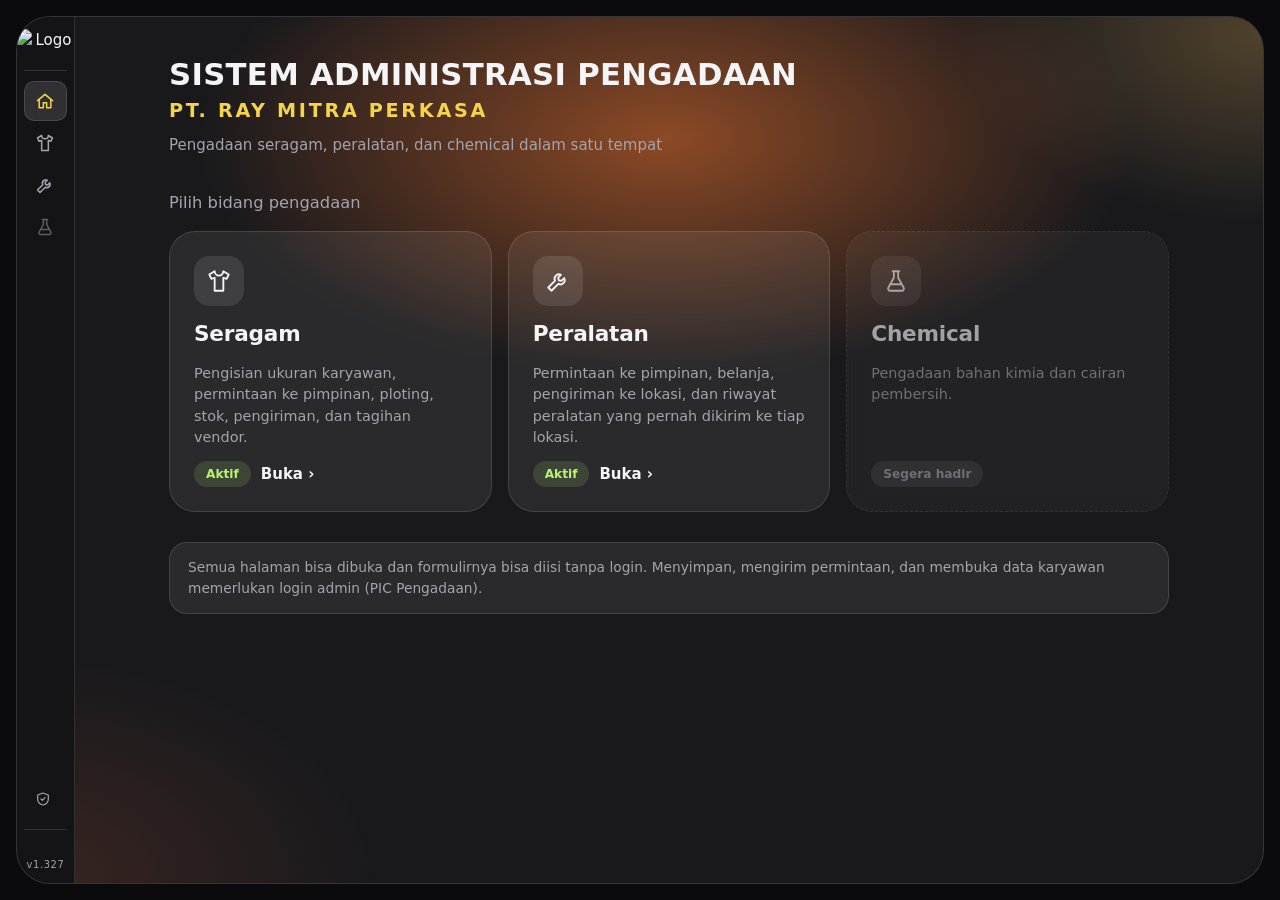
==== docs/index.html @ ef681ff0 "Aplikasi PWA dan nama bagian KEAMANAN (SECURITY) (v1.326, v1.327) v1.326: bagian kerja "KEAMANAN PRI" ====
<!doctype html>
<html lang="id">
<head>
<meta charset="utf-8">
<meta name="viewport" content="width=device-width, initial-scale=1">
<meta name="color-scheme" content="light">
<meta name="theme-color" content="#19191c">
<link rel="manifest" href="manifest.webmanifest">
<link rel="icon" type="image/png" sizes="192x192" href="aset/ikon-192.png">
<link rel="apple-touch-icon" href="aset/apple-touch-icon.png">
<meta name="apple-mobile-web-app-capable" content="yes">
<meta name="apple-mobile-web-app-title" content="Pengadaan">
<title>Sistem Administrasi Pengadaan</title>
<link rel="preconnect" href="https://fonts.googleapis.com">
<link rel="stylesheet" href="https://fonts.googleapis.com/css2?family=IBM+Plex+Sans:wght@400;500;600;700&display=swap">
<style>
  :root {
    --bg:#0b0b0d; --shell:#19191c; --panel:rgba(255,255,255,.075); --panel2:rgba(255,255,255,.12); --stroke:rgba(255,255,255,.12);
    --text:#f5f5f7; --muted:#a4a4ae; --accent:#f5d547; --green:#b9f36f; --ok:#b9f36f; --ok-bg:rgba(185,243,111,.14); --bad:#ff8a80;
    --head:"Syne", "Segoe UI", system-ui, sans-serif;
  }
  * { box-sizing:border-box; }
  html { color-scheme:dark; }
  body { margin:0; background:var(--bg); color:var(--text); font:15px/1.5 system-ui, -apple-system, "Segoe UI", sans-serif; }
  h1, h2, h3 { font-family:var(--head); margin:0; letter-spacing:-.01em; }
  button { font:inherit; color:inherit; }

  .shell { position:relative; margin:16px; height:calc(100vh - 32px); background:var(--shell); border:1px solid var(--stroke); border-radius:34px; overflow:clip; display:grid; grid-template-columns:128px minmax(0,1fr); }
  .shell::before { content:""; position:absolute; inset:0; pointer-events:none;
    background:radial-gradient(52% 38% at 52% 14%, rgba(255,122,47,.5), transparent 72%),
               radial-gradient(34% 30% at 100% 2%, rgba(255,196,96,.24), transparent 72%),
               radial-gradient(40% 36% at 0% 100%, rgba(255,110,60,.14), transparent 72%); }

  /* ---- sidebar portal ---- */
  .side { position:relative; z-index:2; display:flex; flex-direction:column; gap:2px; padding:12px 6px 10px; border-right:1px solid var(--stroke); background:rgba(0,0,0,.18); min-height:0; overflow-y:auto; }
  .merek { display:flex; flex-direction:column; align-items:center; text-align:center; gap:5px; padding:0 2px 10px; border-bottom:1px solid var(--stroke); margin-bottom:8px; }
  .merek img { height:30px; width:auto; flex:none; }
  .merek b { display:none; font-family:var(--head); font-size:.66rem; line-height:1.2; letter-spacing:.01em; }
  .merek span { display:block; color:var(--accent); font-size:.56rem; letter-spacing:.06em; margin-top:2px; font-weight:600; }
  .menu { display:flex; align-items:center; gap:8px; width:100%; text-align:left; padding:7px 8px; border-radius:10px; font-size:.84rem; font-weight:500; border:1px solid transparent; background:none; cursor:pointer; color:var(--muted); font-weight:600; }
  .menu svg { width:16px; height:16px; flex:none; stroke:currentColor; fill:none; stroke-width:1.8; stroke-linecap:round; stroke-linejoin:round; }
  .menu:hover { background:var(--panel); color:var(--text); }
  .menu.on { background:var(--panel2); color:var(--text); border-color:var(--stroke); }
  .menu.on svg { color:var(--accent); }
  .menu .tag { display:none; margin-left:auto; font-size:.66rem; font-weight:600; padding:2px 8px; border-radius:99px; background:rgba(255,255,255,.1); }
  .menu[disabled] { opacity:.5; cursor:default; } .menu[disabled]:hover { background:none; color:var(--muted); }
  /* menu bercabang: halaman tiap modul muncul di bawah modul yang sedang dibuka */
  /* menu kecil Administrator di dasar sidebar */
  .menu.kecil { margin-top:auto; padding:7px 12px; font-size:.8rem; gap:9px; } .menu.kecil svg { width:16px; height:16px; }
  .menu.kecil + .akun { margin-top:8px; }
  /* bar atas: tab halaman modul */
  .atas { position:absolute; top:0; left:0; right:0; z-index:4; height:52px; display:flex; align-items:stretch; gap:16px; padding:0 26px; border-bottom:1px solid var(--stroke); background:rgba(0,0,0,.22); backdrop-filter:blur(6px); }
  .atas[hidden] { display:none; }
  .atas .tab { display:flex; gap:22px; min-width:0; flex:1; overflow-x:auto; scrollbar-width:none; }
  .atas .tab button { flex:none; padding:0 2px; margin-bottom:-1px; border:0; border-bottom:2px solid transparent; border-radius:0; background:none; cursor:pointer; color:var(--muted); font-size:.9rem; font-weight:500; white-space:nowrap; }
  .atas .tab button:hover { color:var(--text); }
  .atas .tab button.on { color:#fff; font-weight:700; border-bottom-color:var(--accent); }
  .isi.beratas iframe { top:52px; height:calc(100% - 52px); }
  .pemisah { height:1px; background:var(--stroke); margin:8px 6px; }
  .akun { margin-top:auto; padding:12px 8px 0; border-top:1px solid var(--stroke); }
  .versi { padding:10px 8px 0; font-size:.7rem; letter-spacing:.06em; color:var(--muted); cursor:help; }
  .akun .st { font-size:.74rem; color:var(--muted); margin-bottom:8px; line-height:1.4; }
  .pasang { display:block; width:100%; margin-top:8px; padding:7px 10px; border:1px solid var(--stroke); border-radius:99px; background:rgba(255,255,255,.06); font-size:.8rem; font-weight:600; cursor:pointer; }
  .pasang:hover { background:var(--panel2); } .pasang[hidden] { display:none; }

  /* ---- isi ---- */
  .isi { position:relative; z-index:1; min-width:0; min-height:0; }
  .isi iframe { position:absolute; inset:0; width:100%; height:100%; border:0; background:transparent; }
  .beranda { height:100%; overflow-y:auto; padding:40px 34px 48px; }
  .beranda > div { max-width:1000px; margin:0 auto; }
  .kop h1 { font-size:clamp(1.25rem, 2.4vw, 2rem); line-height:1.12; letter-spacing:.01em; }
  .kop .perusahaan { font-family:var(--head); font-weight:700; font-size:clamp(.9rem, 1.5vw, 1.2rem); letter-spacing:.14em; color:var(--accent); margin:6px 0 8px; }
  .kop .sub { color:var(--muted); }
  .judul { margin:34px 0 16px; font-size:1.02rem; color:var(--muted); font-family:inherit; font-weight:500; letter-spacing:0; }
  .grid { display:grid; grid-template-columns:repeat(auto-fit, minmax(240px, 1fr)); gap:16px; }
  .kartu { position:relative; display:flex; flex-direction:column; gap:12px; min-height:230px; padding:24px; border-radius:26px; background:var(--panel); border:1px solid var(--stroke);
           color:inherit; text-align:left; cursor:pointer; backdrop-filter:blur(6px); transition:transform .18s ease, background .18s ease, border-color .18s ease; }
  .kartu:hover, .kartu:focus-visible { transform:translateY(-4px); background:var(--panel2); border-color:rgba(255,255,255,.3); outline:none; }
  .kartu:focus-visible { box-shadow:0 0 0 3px rgba(245,213,71,.55); }
  .ikon { width:50px; height:50px; border-radius:15px; display:grid; place-items:center; background:rgba(255,255,255,.1); }
  .ikon svg { width:26px; height:26px; stroke:currentColor; fill:none; stroke-width:1.7; stroke-linecap:round; stroke-linejoin:round; }
  .kartu h3 { font-size:1.35rem; }
  .kartu p { margin:0; color:var(--muted); font-size:.9rem; }
  .kartu .bawah { margin-top:auto; display:flex; align-items:center; justify-content:space-between; gap:10px; font-weight:600; }
  .lencana { display:inline-block; padding:4px 12px; border-radius:99px; font-size:.76rem; font-weight:600; background:var(--ok-bg); color:var(--ok); }
  .lencana.nanti { background:rgba(255,255,255,.1); color:var(--muted); }
  .kartu.nanti { opacity:.62; border-style:dashed; cursor:default; } .kartu.nanti:hover { transform:none; background:var(--panel); border-color:var(--stroke); }
  .catatan { margin-top:30px; padding:14px 18px; border-radius:18px; background:var(--panel); border:1px solid var(--stroke); color:var(--muted); font-size:.86rem; }

  @media (max-width: 860px) {
    .shell { margin:0; height:100vh; height:100dvh; border-radius:0; border:0; grid-template-columns:minmax(0,1fr); grid-template-rows:auto minmax(0,1fr); }
    .side { flex-direction:row; align-items:center; gap:4px; padding:8px 10px; border-right:0; border-bottom:1px solid var(--stroke); overflow-x:auto; overflow-y:hidden; scrollbar-width:none; }
    .side { min-width:0; } .merek, .pemisah { display:none; }
    .menu { width:auto; flex:none; padding:8px 12px; gap:8px; } .menu .tag { display:none; }
    .side { flex-wrap:wrap; overflow:visible; }
    .menu.kecil { margin-top:0; } .menu.kecil + .akun { margin-top:0; }
    .atas { position:static; height:auto; flex-wrap:wrap; gap:0; padding:0 12px; backdrop-filter:none; } .atas .tab { flex:1 0 100%; height:44px; gap:18px; }
    .isi.beratas { display:flex; flex-direction:column; }
    .isi.beratas iframe { position:static; flex:1; width:100%; height:auto; min-height:0; top:auto; }
    .akun { margin:0 0 0 auto; padding:0 0 0 8px; border:0; flex:none; } .akun .st { display:none; }
    .versi { padding:0 0 0 8px; flex:none; }
    .beranda { padding:24px 16px 36px; }
  }
  @media (prefers-reduced-motion: reduce) { .kartu { transition:none; } .kartu:hover { transform:none; } }
  #toastBox { position:fixed; top:64px; right:16px; z-index:90; display:flex; flex-direction:column; gap:8px; width:min(360px, calc(100vw - 32px)); }
  .toast { position:relative; cursor:pointer; background:#26262b; border:1px solid var(--stroke); border-left:4px solid var(--muted); border-radius:14px; padding:10px 34px 10px 14px; box-shadow:0 8px 24px rgba(0,0,0,.45); display:flex; flex-direction:column; gap:2px; font-size:.84rem; color:var(--text); }
  .toast.ok { border-left-color:#7fd957; } .toast.bad { border-left-color:#ff8a80; } .toast span { color:var(--muted); white-space:pre-line; }
  .toast button { position:absolute; top:6px; right:8px; border:0; background:none; color:var(--muted); font-size:1.1rem; cursor:pointer; }

  /* sidebar ramping: hanya ikon, mengembang saat kursor di atasnya */
  @media (min-width: 861px) {
    .shell { grid-template-columns:58px minmax(0,1fr); }
    .side { width:58px; justify-self:start; align-self:stretch; z-index:30; overflow-x:hidden; padding:12px 7px 10px; transition:width .18s ease, margin .18s ease; background:#141416; }
    .side:hover, .side:focus-within { width:210px; margin-right:-152px; box-shadow:0 0 0 1px var(--stroke), 0 18px 48px rgba(0,0,0,.55); overflow-y:auto; }
    .menu { height:40px; padding:0 10px; gap:14px; white-space:nowrap; } .menu svg { width:20px; height:20px; }
    .menu .lb, .menu .tag { opacity:0; transition:opacity .12s ease; pointer-events:none; }
    .menu .tag { display:inline; }
    .side:hover .menu .lb, .side:hover .menu .tag, .side:focus-within .menu .lb, .side:focus-within .menu .tag { opacity:1; transition-delay:.08s; }
    .menu.kecil { padding:0 10px; gap:14px; font-size:.84rem; }
    .merek { padding:0 0 10px; } .merek img { height:26px; } .merek b, .merek span { display:none; }
    .side:hover .merek b, .side:hover .merek span { display:block; }
    .akun { padding:10px 0 0; } .akun > * { opacity:0; max-height:0; overflow:hidden; transition:opacity .12s ease; }
    .side:hover .akun > *, .side:focus-within .akun > * { opacity:1; max-height:none; overflow:visible; transition-delay:.08s; }
    .versi { padding:8px 0 0; overflow:hidden; white-space:nowrap; text-overflow:ellipsis; font-size:.62rem; text-align:center; }
    .side:hover .versi { text-align:left; padding-left:8px; font-size:.7rem; }
  }
</style>
<link rel="stylesheet" href="aset/tema.css?v=1.291">
</head>
<body>
<div class="shell">
  <nav class="side" aria-label="Menu utama">
    <div class="merek"><img src="aset/logo-ray.png" alt="Logo PT. Ray Mitra Perkasa"><div><b>SISTEM ADMINISTRASI PENGADAAN</b><span>PT. RAY MITRA PERKASA</span></div></div>
    <button class="menu on" data-p="beranda"><svg viewBox="0 0 24 24"><path d="M3 11.5 12 4l9 7.5"/><path d="M5 10v10h5v-6h4v6h5V10"/></svg><span class="lb">Beranda</span></button>
    <button class="menu" data-p="seragam"><svg viewBox="0 0 24 24"><path d="M8 3 3 6l2 4 3-1v12h8V9l3 1 2-4-5-3a4 4 0 0 1-8 0z"/></svg><span class="lb">Seragam</span></button>
    <button class="menu" data-p="peralatan"><svg viewBox="0 0 24 24"><path d="M14.7 6.3a4 4 0 0 0-5.4 5.4L3 18l3 3 6.3-6.3a4 4 0 0 0 5.4-5.4l-2.6 2.6-2.4-.6-.6-2.4z"/></svg><span class="lb">Peralatan</span></button>
    <button class="menu" disabled title="Segera hadir"><svg viewBox="0 0 24 24"><path d="M9 3h6M10 3v6l-5 9a2 2 0 0 0 1.8 3h10.4A2 2 0 0 0 19 18l-5-9V3"/><path d="M7.5 15h9"/></svg><span class="lb">Chemical</span><span class="tag">Segera</span></button>
    <button class="menu kecil" data-p="administrator"><svg viewBox="0 0 24 24"><path d="M12 3 4 6v6c0 4.5 3.2 8 8 9 4.8-1 8-4.5 8-9V6z"/><path d="m9 12 2 2 4-4"/></svg><span class="lb">Administrator</span></button>
    <div class="akun"><div class="st" id="akunSt"></div><div id="akun"></div><button type="button" class="pasang" id="pasang" hidden>Pasang aplikasi</button></div>
    <div class="versi" id="versi" aria-label="Versi aplikasi"></div>
  </nav>

  <div class="isi" id="isi">
    <nav class="atas" id="atas" aria-label="Halaman modul" hidden>
      <div class="tab" id="tab"></div>
    </nav>
    <div class="beranda" id="p-beranda"><div>
      <header class="kop">
        <h1>SISTEM ADMINISTRASI PENGADAAN</h1>
        <div class="perusahaan">PT. RAY MITRA PERKASA</div>
        <div class="sub">Pengadaan seragam, peralatan, dan chemical dalam satu tempat</div>
      </header>
      <h2 class="judul">Pilih bidang pengadaan</h2>
      <section class="grid" aria-label="Bidang pengadaan">
        <button class="kartu" data-p="seragam">
          <div class="ikon"><svg viewBox="0 0 24 24" aria-hidden="true"><path d="M8 3 3 6l2 4 3-1v12h8V9l3 1 2-4-5-3a4 4 0 0 1-8 0z"/></svg></div>
          <h3>Seragam</h3>
          <p>Pengisian ukuran karyawan, permintaan ke pimpinan, ploting, stok, pengiriman, dan tagihan vendor.</p>
          <div class="bawah"><span class="lencana">Aktif</span><span>Buka ›</span></div>
        </button>
        <button class="kartu" data-p="peralatan">
          <div class="ikon"><svg viewBox="0 0 24 24" aria-hidden="true"><path d="M14.7 6.3a4 4 0 0 0-5.4 5.4L3 18l3 3 6.3-6.3a4 4 0 0 0 5.4-5.4l-2.6 2.6-2.4-.6-.6-2.4z"/></svg></div>
          <h3>Peralatan</h3>
          <p>Permintaan ke pimpinan, belanja, pengiriman ke lokasi, dan riwayat peralatan yang pernah dikirim ke tiap lokasi.</p>
          <div class="bawah"><span class="lencana">Aktif</span><span>Buka ›</span></div>
        </button>
        <div class="kartu nanti" aria-disabled="true">
          <div class="ikon"><svg viewBox="0 0 24 24" aria-hidden="true"><path d="M9 3h6M10 3v6l-5 9a2 2 0 0 0 1.8 3h10.4A2 2 0 0 0 19 18l-5-9V3"/><path d="M7.5 15h9"/></svg></div>
          <h3>Chemical</h3>
          <p>Pengadaan bahan kimia dan cairan pembersih.</p>
          <div class="bawah"><span class="lencana nanti">Segera hadir</span></div>
        </div>
      </section>
      <div class="catatan">Semua halaman bisa dibuka dan formulirnya bisa diisi tanpa login. Menyimpan, mengirim permintaan, dan membuka data karyawan memerlukan login admin (PIC Pengadaan).</div>
    </div></div>
  </div>
</div>
<script>document.write('<script src="aset/versi.js?t=' + Math.floor(Date.now() / 60000) + '"><\/script>');</script>
<script src="aset/nama-bagian.js"></script>
<script src="aset/auth.js"></script>
<script src="aset/filter.js"></script>
<script>
  // Setiap bidang dibuka dalam iframe (dibuat saat pertama dibuka, lalu dipertahankan supaya isian tidak hilang saat pindah menu).
  // Halaman tiap modul (nama + urutan alur kerja yang sama: Dashboard, Permintaan, ..., Riwayat) dipilih dari sidebar ini dan dikirim ke iframe lewat hash.
  // Modul chemical nanti cukup menambah satu entri di SUMBER dan MENU.
  const SUMBER = { seragam: 'seragam/', peralatan: 'peralatan/', administrator: 'administrator/' };
  const MENU = {
    seragam: [['ringkasan', 'Dashboard Utama'], ['monitor', 'Monitoring & Permintaan'], ['rekap', 'Pemesanan & Barang Datang'], ['inventaris', 'Inventaris & Monitoring Stok Gudang'], ['ploting', 'Ploting & Pengiriman'], ['tagihan', 'Tagihan']], // halaman gabungan; sub-tab-nya ada di dalam modul
    administrator: [['seragam', 'Seragam'], ['peralatan', 'Peralatan'], ['chemical', 'Chemical'], ['organisasi', 'Organisasi'], ['sistem', 'Sistem']], // bidang data acuan; menu di tiap bidang ada di dalam halaman Administrator
    peralatan: [['dashboard', 'Dashboard'], ['permintaan', 'Permintaan'], ['proses', 'Belanja & Kirim'], ['anggaran', 'Anggaran Lokasi'], ['riwayat', 'Riwayat Permintaan'], ['lokasi', 'Riwayat Lokasi']],
  };
  const subAktif = {}; // halaman terakhir yang dibuka di tiap modul
  const menu = [...document.querySelectorAll('.side .menu[data-p]')], isi = document.querySelector('.isi');
  let aktif = 'beranda';
  const esc = s => String(s).replace(/[&<>"]/g, c => ({ '&': '&amp;', '<': '&lt;', '>': '&gt;', '"': '&quot;' }[c]));
  const atas = document.getElementById('atas'), tab = document.getElementById('tab');
  function tandai() {
    menu.forEach(b => b.classList.toggle('on', b.dataset.p === aktif));
    // halaman milik modul yang sedang dibuka tampil sebagai tab di atas konten
    const daftar = MENU[aktif];
    atas.hidden = aktif === 'beranda'; isi.classList.toggle('beratas', aktif !== 'beranda');
    tab.innerHTML = daftar ? daftar.map(([k, t]) => `<button data-p="${aktif}" data-s="${k}" class="${k === subAktif[aktif] ? 'on' : ''}">${esc(t)}</button>`).join('') : '';
    const on = tab.querySelector('.on'); if (on) tab.scrollLeft = on.offsetLeft - (tab.clientWidth - on.offsetWidth) / 2;
    const h = aktif === 'beranda' ? '' : '#' + aktif + (subAktif[aktif] ? '/' + subAktif[aktif] : '');
    if (location.hash !== h) history.replaceState(null, '', h || location.pathname);
  }
  function buka(p, sub) {
    if (p !== 'beranda' && !SUMBER[p]) p = 'beranda';
    const daftar = MENU[p];
    if (daftar) sub = daftar.some(x => x[0] === sub) ? sub : (subAktif[p] || daftar[0][0]); else sub = null;
    const ganti = sub && subAktif[p] !== sub; if (sub) subAktif[p] = sub;
    aktif = p;
    document.getElementById('p-beranda').hidden = p !== 'beranda';
    for (const k of Object.keys(SUMBER)) { const f = document.getElementById('f-' + k); if (f) f.hidden = k !== p; }
    let f = document.getElementById('f-' + p);
    if (p !== 'beranda' && !f) { f = document.createElement('iframe'); f.id = 'f-' + p; f.src = SUMBER[p] + '?v=' + ((window.VERSI && window.VERSI.no) || '') + (sub ? '#' + sub : ''); f.title = p; isi.appendChild(f); }
    else if (f && ganti) { try { f.contentWindow.location.hash = sub; } catch (e) { f.src = SUMBER[p] + '#' + sub; } }
    tandai();
  }
  const dariHash = () => { const [p, s] = location.hash.slice(1).split('/'); buka(p || 'beranda', s); };
  document.addEventListener('click', e => { const b = e.target.closest('[data-p]'); if (b && !b.disabled) buka(b.dataset.p, b.dataset.s); });
  window.addEventListener('hashchange', dariHash);
  // modul memberi tahu portal saat halamannya berpindah dari dalam (mis. tombol "Lihat yang kurang"), supaya sorotan menu ikut
  // notifikasi dari modul (mis. keputusan pimpinan atas permintaan): tampil di portal walau yang terbuka modul lain; diketuk -> buka halamannya
  const judulAsli = document.title; let belumDibaca = 0;
  function toast(d) {
    let kotak = document.getElementById('toastBox');
    if (!kotak) { kotak = document.createElement('div'); kotak.id = 'toastBox'; kotak.setAttribute('role', 'status'); kotak.setAttribute('aria-live', 'polite'); document.body.appendChild(kotak); }
    const t = document.createElement('div'); t.className = 'toast ' + (d.jenis === 'ok' || d.jenis === 'bad' ? d.jenis : ''); t.tabIndex = 0;
    const h = document.createElement('b'); h.textContent = String(d.judul || ''); const p = document.createElement('span'); p.textContent = String(d.teks || '');
    const x = document.createElement('button'); x.type = 'button'; x.textContent = '×'; x.setAttribute('aria-label', 'Tutup'); x.onclick = ev => { ev.stopPropagation(); t.remove(); };
    t.append(h, p, x); t.onclick = () => { if (MENU[d.modul]) buka(d.modul, d.pg); t.remove(); };
    kotak.prepend(t); while (kotak.children.length > 5) kotak.lastChild.remove(); setTimeout(() => t.remove(), 20000);
    if (document.hidden) { belumDibaca++; document.title = '(' + belumDibaca + ') ' + judulAsli; }
  }
  document.addEventListener('visibilitychange', () => { if (!document.hidden) { belumDibaca = 0; document.title = judulAsli; } });
  window.addEventListener('message', e => {
    if (e.origin === location.origin && e.data && e.data.tipe === 'notifikasi') return toast(e.data);
    const d = e.data; if (e.origin !== location.origin || !d || d.tipe !== 'halaman' || !MENU[d.modul] || !MENU[d.modul].some(x => x[0] === d.pg)) return;
    subAktif[d.modul] = d.pg; if (aktif === d.modul) tandai();
  });
  Masuk.widget(document.getElementById('akun'));
  const tulisSt = () => { document.getElementById('akunSt').textContent = Masuk.masuk() ? 'Masuk sebagai admin. Semua fitur menyimpan aktif.' : 'Belum masuk. Halaman bisa dibuka; menyimpan dan mengirim butuh login.'; };
  window.addEventListener('masuk-ubah', tulisSt); tulisSt();
  dariHash();
  // aplikasi: service worker (nomor versi ikut ke alamatnya supaya versi baru membuang cache lama) dan tombol pasang
  if ('serviceWorker' in navigator && location.protocol !== 'file:') window.addEventListener('load', () => navigator.serviceWorker.register('sw.js?v=' + ((window.VERSI && window.VERSI.no) || '0')).catch(() => {}));
  let tundaPasang = null; const tombolPasang = document.getElementById('pasang');
  window.addEventListener('beforeinstallprompt', e => { e.preventDefault(); tundaPasang = e; tombolPasang.hidden = false; });
  tombolPasang.onclick = async () => { if (!tundaPasang) return; tundaPasang.prompt(); try { await tundaPasang.userChoice; } catch (x) {} tundaPasang = null; tombolPasang.hidden = true; };
  window.addEventListener('appinstalled', () => { tombolPasang.hidden = true; });
</script>
</body>
</html>
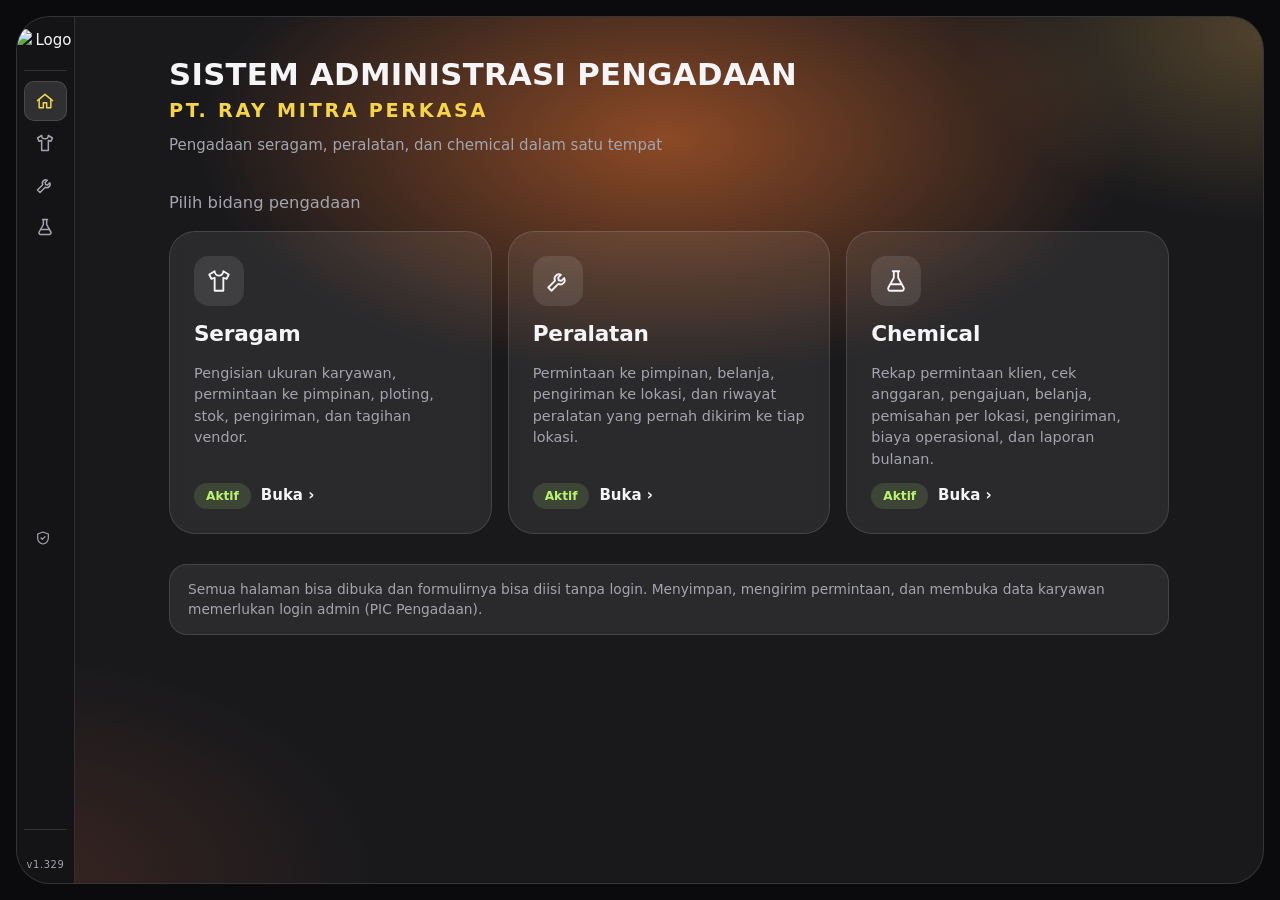
==== commit 9a1cc752: "Modul Chemical (v1.329) dan tampilan ponsel (v1.328) Halaman chemical: periode, permintaan, cek angg" ====
--- a/docs/index.html
+++ b/docs/index.html
@@ -60,6 +60,7 @@
   .akun { margin-top:auto; padding:12px 8px 0; border-top:1px solid var(--stroke); }
   .versi { padding:10px 8px 0; font-size:.7rem; letter-spacing:.06em; color:var(--muted); cursor:help; }
   .akun .st { font-size:.74rem; color:var(--muted); margin-bottom:8px; line-height:1.4; }
+  .akunbtn { display:none; } .info-versi { display:none; }
   .pasang { display:block; width:100%; margin-top:8px; padding:7px 10px; border:1px solid var(--stroke); border-radius:99px; background:rgba(255,255,255,.06); font-size:.8rem; font-weight:600; cursor:pointer; }
   .pasang:hover { background:var(--panel2); } .pasang[hidden] { display:none; }
 
@@ -126,6 +127,7 @@
   }
 </style>
 <link rel="stylesheet" href="aset/tema.css?v=1.291">
+<link rel="stylesheet" href="aset/hp-portal.css?v=1.328">
 </head>
 <body>
 <div class="shell">
@@ -134,9 +136,10 @@
     <button class="menu on" data-p="beranda"><svg viewBox="0 0 24 24"><path d="M3 11.5 12 4l9 7.5"/><path d="M5 10v10h5v-6h4v6h5V10"/></svg><span class="lb">Beranda</span></button>
     <button class="menu" data-p="seragam"><svg viewBox="0 0 24 24"><path d="M8 3 3 6l2 4 3-1v12h8V9l3 1 2-4-5-3a4 4 0 0 1-8 0z"/></svg><span class="lb">Seragam</span></button>
     <button class="menu" data-p="peralatan"><svg viewBox="0 0 24 24"><path d="M14.7 6.3a4 4 0 0 0-5.4 5.4L3 18l3 3 6.3-6.3a4 4 0 0 0 5.4-5.4l-2.6 2.6-2.4-.6-.6-2.4z"/></svg><span class="lb">Peralatan</span></button>
-    <button class="menu" disabled title="Segera hadir"><svg viewBox="0 0 24 24"><path d="M9 3h6M10 3v6l-5 9a2 2 0 0 0 1.8 3h10.4A2 2 0 0 0 19 18l-5-9V3"/><path d="M7.5 15h9"/></svg><span class="lb">Chemical</span><span class="tag">Segera</span></button>
+    <button class="menu" data-p="chemical"><svg viewBox="0 0 24 24"><path d="M9 3h6M10 3v6l-5 9a2 2 0 0 0 1.8 3h10.4A2 2 0 0 0 19 18l-5-9V3"/><path d="M7.5 15h9"/></svg><span class="lb">Chemical</span></button>
     <button class="menu kecil" data-p="administrator"><svg viewBox="0 0 24 24"><path d="M12 3 4 6v6c0 4.5 3.2 8 8 9 4.8-1 8-4.5 8-9V6z"/><path d="m9 12 2 2 4-4"/></svg><span class="lb">Administrator</span></button>
-    <div class="akun"><div class="st" id="akunSt"></div><div id="akun"></div><button type="button" class="pasang" id="pasang" hidden>Pasang aplikasi</button></div>
+    <button type="button" class="menu akunbtn" id="akunBtn" aria-haspopup="true" aria-expanded="false"><svg viewBox="0 0 24 24"><circle cx="12" cy="8" r="3.6"/><path d="M4.5 20c0-4 3.3-6.5 7.5-6.5s7.5 2.5 7.5 6.5"/></svg><span class="lb">Akun</span></button>
+    <div class="akun" id="akunKotak"><div class="st" id="akunSt"></div><div id="akun"></div><button type="button" class="pasang" id="pasang" hidden>Pasang aplikasi</button><div class="info-versi" id="versi2"></div></div>
     <div class="versi" id="versi" aria-label="Versi aplikasi"></div>
   </nav>
 
@@ -164,12 +167,12 @@
           <p>Permintaan ke pimpinan, belanja, pengiriman ke lokasi, dan riwayat peralatan yang pernah dikirim ke tiap lokasi.</p>
           <div class="bawah"><span class="lencana">Aktif</span><span>Buka ›</span></div>
         </button>
-        <div class="kartu nanti" aria-disabled="true">
+        <button class="kartu" data-p="chemical">
           <div class="ikon"><svg viewBox="0 0 24 24" aria-hidden="true"><path d="M9 3h6M10 3v6l-5 9a2 2 0 0 0 1.8 3h10.4A2 2 0 0 0 19 18l-5-9V3"/><path d="M7.5 15h9"/></svg></div>
           <h3>Chemical</h3>
-          <p>Pengadaan bahan kimia dan cairan pembersih.</p>
-          <div class="bawah"><span class="lencana nanti">Segera hadir</span></div>
-        </div>
+          <p>Rekap permintaan klien, cek anggaran, pengajuan, belanja, pemisahan per lokasi, pengiriman, biaya operasional, dan laporan bulanan.</p>
+          <div class="bawah"><span class="lencana">Aktif</span><span>Buka ›</span></div>
+        </button>
       </section>
       <div class="catatan">Semua halaman bisa dibuka dan formulirnya bisa diisi tanpa login. Menyimpan, mengirim permintaan, dan membuka data karyawan memerlukan login admin (PIC Pengadaan).</div>
     </div></div>
@@ -182,11 +185,11 @@
 <script>
   // Setiap bidang dibuka dalam iframe (dibuat saat pertama dibuka, lalu dipertahankan supaya isian tidak hilang saat pindah menu).
   // Halaman tiap modul (nama + urutan alur kerja yang sama: Dashboard, Permintaan, ..., Riwayat) dipilih dari sidebar ini dan dikirim ke iframe lewat hash.
-  // Modul chemical nanti cukup menambah satu entri di SUMBER dan MENU.
-  const SUMBER = { seragam: 'seragam/', peralatan: 'peralatan/', administrator: 'administrator/' };
+  const SUMBER = { seragam: 'seragam/', peralatan: 'peralatan/', chemical: 'chemical/', administrator: 'administrator/' };
   const MENU = {
     seragam: [['ringkasan', 'Dashboard Utama'], ['monitor', 'Monitoring & Permintaan'], ['rekap', 'Pemesanan & Barang Datang'], ['inventaris', 'Inventaris & Monitoring Stok Gudang'], ['ploting', 'Ploting & Pengiriman'], ['tagihan', 'Tagihan']], // halaman gabungan; sub-tab-nya ada di dalam modul
     administrator: [['seragam', 'Seragam'], ['peralatan', 'Peralatan'], ['chemical', 'Chemical'], ['organisasi', 'Organisasi'], ['sistem', 'Sistem']], // bidang data acuan; menu di tiap bidang ada di dalam halaman Administrator
+    chemical: [['dashboard', 'Beranda'], ['periode', 'Periode'], ['permintaan', 'Permintaan'], ['anggaran', 'Cek Anggaran'], ['pengajuan', 'Pengajuan'], ['belanja', 'Belanja'], ['pemisahan', 'Pemisahan'], ['pengiriman', 'Pengiriman'], ['biaya', 'Biaya Operasional'], ['laporan', 'Laporan'], ['master', 'Master Data'], ['pengaturan', 'Pengaturan']],
     peralatan: [['dashboard', 'Dashboard'], ['permintaan', 'Permintaan'], ['proses', 'Belanja & Kirim'], ['anggaran', 'Anggaran Lokasi'], ['riwayat', 'Riwayat Permintaan'], ['lokasi', 'Riwayat Lokasi']],
   };
   const subAktif = {}; // halaman terakhir yang dibuka di tiap modul
@@ -243,6 +246,15 @@
   const tulisSt = () => { document.getElementById('akunSt').textContent = Masuk.masuk() ? 'Masuk sebagai admin. Semua fitur menyimpan aktif.' : 'Belum masuk. Halaman bisa dibuka; menyimpan dan mengirim butuh login.'; };
   window.addEventListener('masuk-ubah', tulisSt); tulisSt();
   dariHash();
+  // ponsel: tombol Akun membuka kotak akun (masuk/keluar, pasang aplikasi, versi); ketuk di luar atau pindah halaman menutupnya
+  (function () {
+    const btn = document.getElementById('akunBtn'), kotak = document.getElementById('akunKotak'), v2 = document.getElementById('versi2');
+    const tutup = () => { kotak.classList.remove('buka'); btn.setAttribute('aria-expanded', 'false'); };
+    btn.addEventListener('click', e => { e.stopPropagation(); const b = kotak.classList.toggle('buka'); btn.setAttribute('aria-expanded', String(b)); });
+    document.addEventListener('click', e => { if (!kotak.contains(e.target) && e.target !== btn) tutup(); });
+    window.addEventListener('hashchange', tutup);
+    if (window.VERSI) v2.textContent = 'Versi ' + window.VERSI.no + ' · ' + window.VERSI.catatan;
+  })();
   // aplikasi: service worker (nomor versi ikut ke alamatnya supaya versi baru membuang cache lama) dan tombol pasang
   if ('serviceWorker' in navigator && location.protocol !== 'file:') window.addEventListener('load', () => navigator.serviceWorker.register('sw.js?v=' + ((window.VERSI && window.VERSI.no) || '0')).catch(() => {}));
   let tundaPasang = null; const tombolPasang = document.getElementById('pasang');
--- a/docs/aset/hp-portal.css
+++ b/docs/aset/hp-portal.css
@@ -0,0 +1,47 @@
+/* Tampilan ponsel untuk PORTAL (docs/index.html). Hanya aktif di layar <= 860px; desktop tidak berubah.
+   Menu utama pindah ke bilah bawah (mudah dijangkau ibu jari), tab halaman modul satu baris di atas,
+   akun / pasang aplikasi / versi masuk ke kotak kecil di tombol "Akun". */
+@media (max-width: 860px) {
+  html, body { height: 100%; overflow: hidden; }
+  .shell { height: 100vh; height: 100dvh; margin: 0; border: 0; border-radius: 0; grid-template-columns: minmax(0, 1fr); grid-template-rows: minmax(0, 1fr) auto; }
+  .isi { order: 1; }
+  .side { order: 2; position: relative; z-index: 40; flex-direction: row; flex-wrap: nowrap; align-items: stretch; justify-content: space-around; gap: 0;
+          padding: 6px 4px calc(6px + env(safe-area-inset-bottom)); border-right: 0; border-bottom: 0; border-top: 1px solid var(--stroke); background: #141416; overflow: visible; }
+  .merek, .pemisah, .versi, .menu .tag, .menu[disabled] { display: none !important; }
+  .menu, .menu.kecil { flex: 1 1 0; width: auto; min-width: 0; height: 58px; margin: 0; padding: 6px 2px; flex-direction: column; justify-content: center; align-items: center; gap: 3px; border-radius: 12px; text-align: center; }
+  .menu svg, .menu.kecil svg { width: 25px; height: 25px; }
+  .menu.kecil { font-size: inherit; }
+  .menu .lb { display: block; opacity: 1; font-size: .74rem; line-height: 1.1; font-weight: 700; }
+  .menu.on { background: rgba(255, 255, 255, .14); }
+  .menu.on svg { color: var(--accent); }
+  .menu.akunbtn { display: flex; }
+
+  /* kotak akun: muncul di atas bilah bawah saat tombol Akun ditekan */
+  .akun { display: none; position: fixed; right: 8px; bottom: calc(70px + env(safe-area-inset-bottom)); width: min(310px, calc(100vw - 16px)); margin: 0; padding: 16px; z-index: 60;
+          background: #26262b; border: 1px solid var(--stroke); border-radius: 18px; box-shadow: 0 16px 44px rgba(0, 0, 0, .55); }
+  .akun.buka { display: block; }
+  .akun .st { display: block; font-size: .86rem; margin-bottom: 12px; color: var(--text); }
+  .akun .mk-chip { font-size: .95rem; }
+  .akun .mk-chip button, .pasang { min-height: 44px; font-size: .95rem; }
+  .akun .info-versi { display: block; margin-top: 10px; font-size: .78rem; color: var(--muted); }
+
+  /* tab halaman modul: satu baris, bisa digeser, mudah ditekan */
+  .atas { position: static; flex: none; height: auto; padding: 0 8px; gap: 0; flex-wrap: nowrap; background: #141416; backdrop-filter: none; border-bottom: 1px solid var(--stroke); }
+  .atas .tab { flex: 1 1 auto; height: 50px; gap: 6px; align-items: stretch; -webkit-overflow-scrolling: touch; scroll-snap-type: x proximity; }
+  .atas .tab button { padding: 0 12px; font-size: .95rem; scroll-snap-align: center; }
+  .isi.beratas { display: flex; flex-direction: column; }
+  .isi.beratas iframe { position: static; flex: 1 1 auto; width: 100%; height: auto; min-height: 0; top: auto; }
+
+  /* beranda portal */
+  .beranda { padding: 18px 14px 20px; }
+  .kop h1 { font-size: 1.35rem; }
+  .kop .perusahaan { font-size: .85rem; letter-spacing: .1em; }
+  .judul { margin: 20px 0 12px; font-size: 1rem; }
+  .grid { gap: 12px; }
+  .kartu { min-height: 0; padding: 18px; gap: 8px; border-radius: 20px; }
+  .kartu:hover { transform: none; }
+  .kartu h3 { font-size: 1.2rem; }
+  .ikon { width: 42px; height: 42px; border-radius: 12px; }
+  .catatan { margin-top: 18px; padding: 12px 14px; font-size: .84rem; }
+  #toastBox { top: 10px; right: 10px; left: 10px; width: auto; }
+}
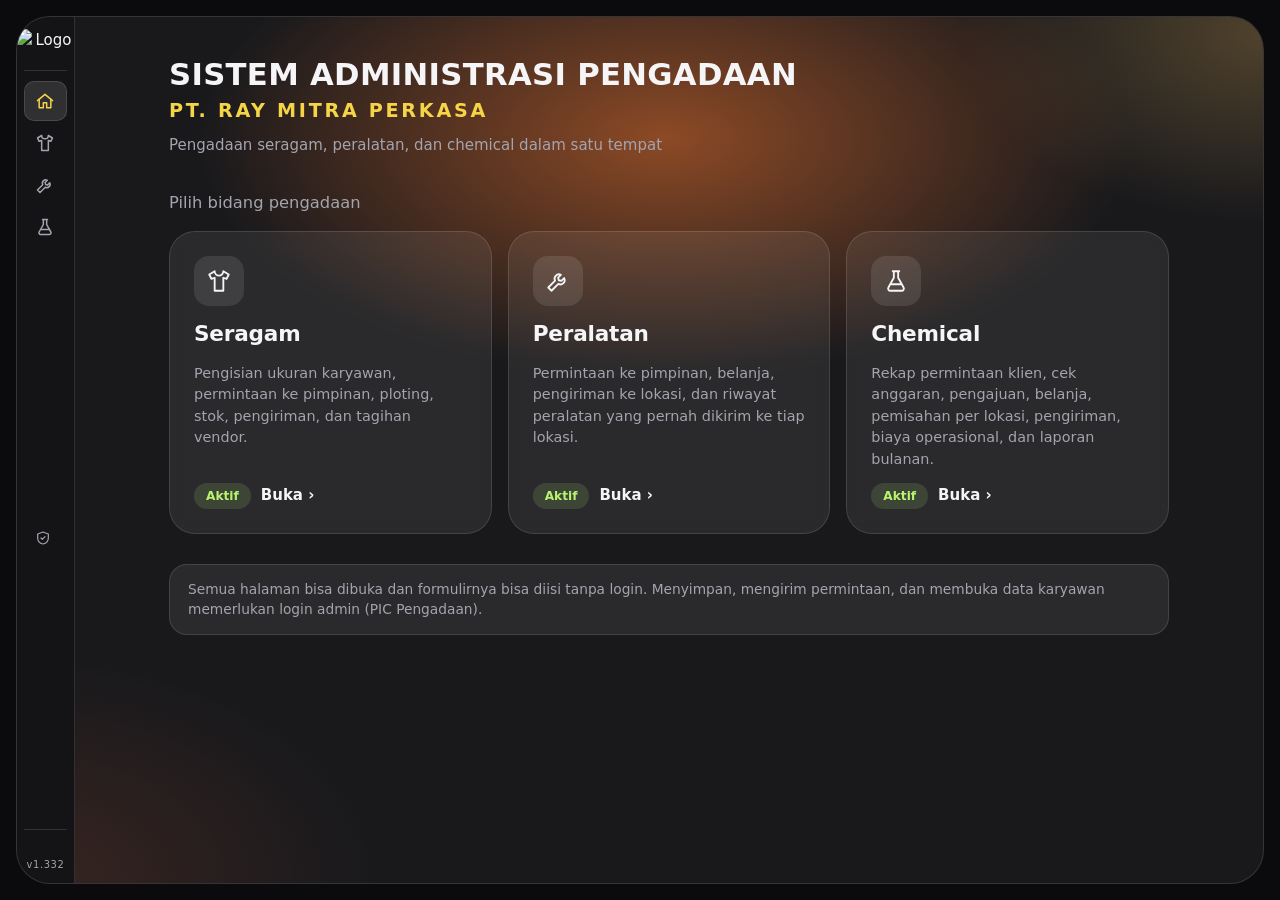
==== commit 9d18c111: "Chemical tahap A: periode, rekap, pengajuan, persetujuan pimpinan (v1.332) Co-Authored-By: Claude So" ====
--- a/docs/index.html
+++ b/docs/index.html
@@ -189,7 +189,7 @@
   const MENU = {
     seragam: [['ringkasan', 'Dashboard Utama'], ['monitor', 'Monitoring & Permintaan'], ['rekap', 'Pemesanan & Barang Datang'], ['inventaris', 'Inventaris & Monitoring Stok Gudang'], ['ploting', 'Ploting & Pengiriman'], ['tagihan', 'Tagihan']], // halaman gabungan; sub-tab-nya ada di dalam modul
     administrator: [['seragam', 'Seragam'], ['peralatan', 'Peralatan'], ['chemical', 'Chemical'], ['organisasi', 'Organisasi'], ['sistem', 'Sistem']], // bidang data acuan; menu di tiap bidang ada di dalam halaman Administrator
-    chemical: [['dashboard', 'Beranda'], ['periode', 'Periode'], ['permintaan', 'Permintaan'], ['anggaran', 'Cek Anggaran'], ['pengajuan', 'Pengajuan'], ['belanja', 'Belanja'], ['pemisahan', 'Pemisahan'], ['pengiriman', 'Pengiriman'], ['biaya', 'Biaya Operasional'], ['laporan', 'Laporan'], ['master', 'Master Data'], ['pengaturan', 'Pengaturan']],
+    chemical: [['beranda', 'Beranda'], ['periode', 'Periode'], ['rekap', 'Rekap'], ['pengajuan', 'Pengajuan'], ['belanja', 'Belanja'], ['ploting', 'Ploting'], ['pengiriman', 'Pengiriman'], ['pengeluaran', 'Pengeluaran'], ['laporan', 'Laporan']],
     peralatan: [['dashboard', 'Dashboard'], ['permintaan', 'Permintaan'], ['proses', 'Belanja & Kirim'], ['anggaran', 'Anggaran Lokasi'], ['riwayat', 'Riwayat Permintaan'], ['lokasi', 'Riwayat Lokasi']],
   };
   const subAktif = {}; // halaman terakhir yang dibuka di tiap modul
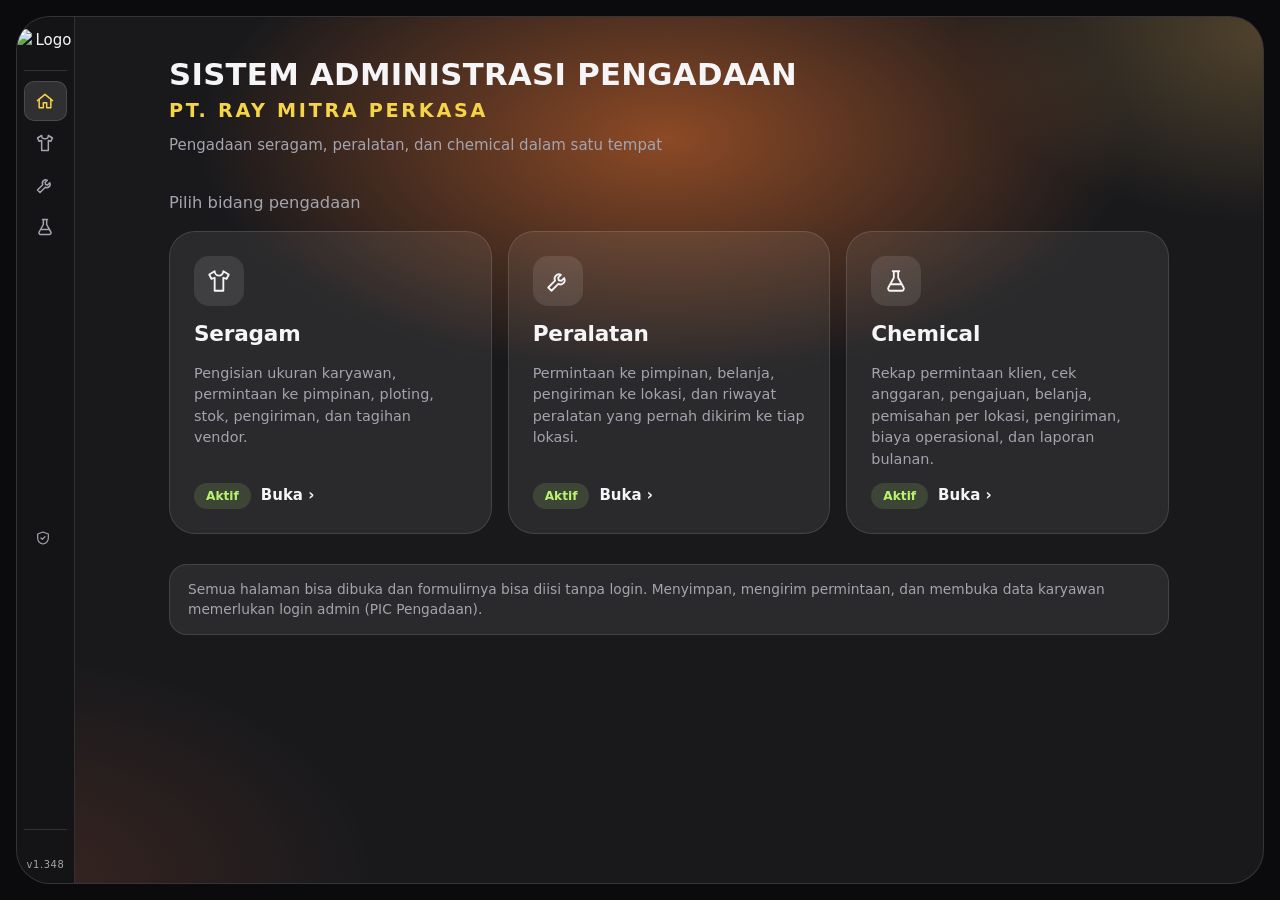
==== commit a7e661b7: "Portal: hapus menu Ploting dan Pengeluaran Chemical (v1.348) Co-Authored-By: Claude Sonnet 5.5 <nore" ====
--- a/docs/index.html
+++ b/docs/index.html
@@ -189,7 +189,7 @@
   const MENU = {
     seragam: [['ringkasan', 'Dashboard Utama'], ['monitor', 'Monitoring & Permintaan'], ['rekap', 'Pemesanan & Barang Datang'], ['inventaris', 'Inventaris & Monitoring Stok Gudang'], ['ploting', 'Ploting & Pengiriman'], ['tagihan', 'Tagihan']], // halaman gabungan; sub-tab-nya ada di dalam modul
     administrator: [['seragam', 'Seragam'], ['peralatan', 'Peralatan'], ['chemical', 'Chemical'], ['organisasi', 'Organisasi'], ['sistem', 'Sistem']], // bidang data acuan; menu di tiap bidang ada di dalam halaman Administrator
-    chemical: [['beranda', 'Beranda'], ['periode', 'Periode'], ['rekap', 'Rekap'], ['pengajuan', 'Pengajuan'], ['belanja', 'Belanja'], ['ploting', 'Ploting'], ['pengiriman', 'Pengiriman'], ['pengeluaran', 'Pengeluaran'], ['laporan', 'Laporan']],
+    chemical: [['beranda', 'Beranda'], ['periode', 'Periode'], ['rekap', 'Rekap'], ['pengajuan', 'Pengajuan'], ['belanja', 'Belanja'], ['pengiriman', 'Pengiriman'], ['laporan', 'Laporan']],
     peralatan: [['dashboard', 'Dashboard'], ['permintaan', 'Permintaan'], ['proses', 'Belanja & Kirim'], ['anggaran', 'Anggaran Lokasi'], ['riwayat', 'Riwayat Permintaan'], ['lokasi', 'Riwayat Lokasi']],
   };
   const subAktif = {}; // halaman terakhir yang dibuka di tiap modul
